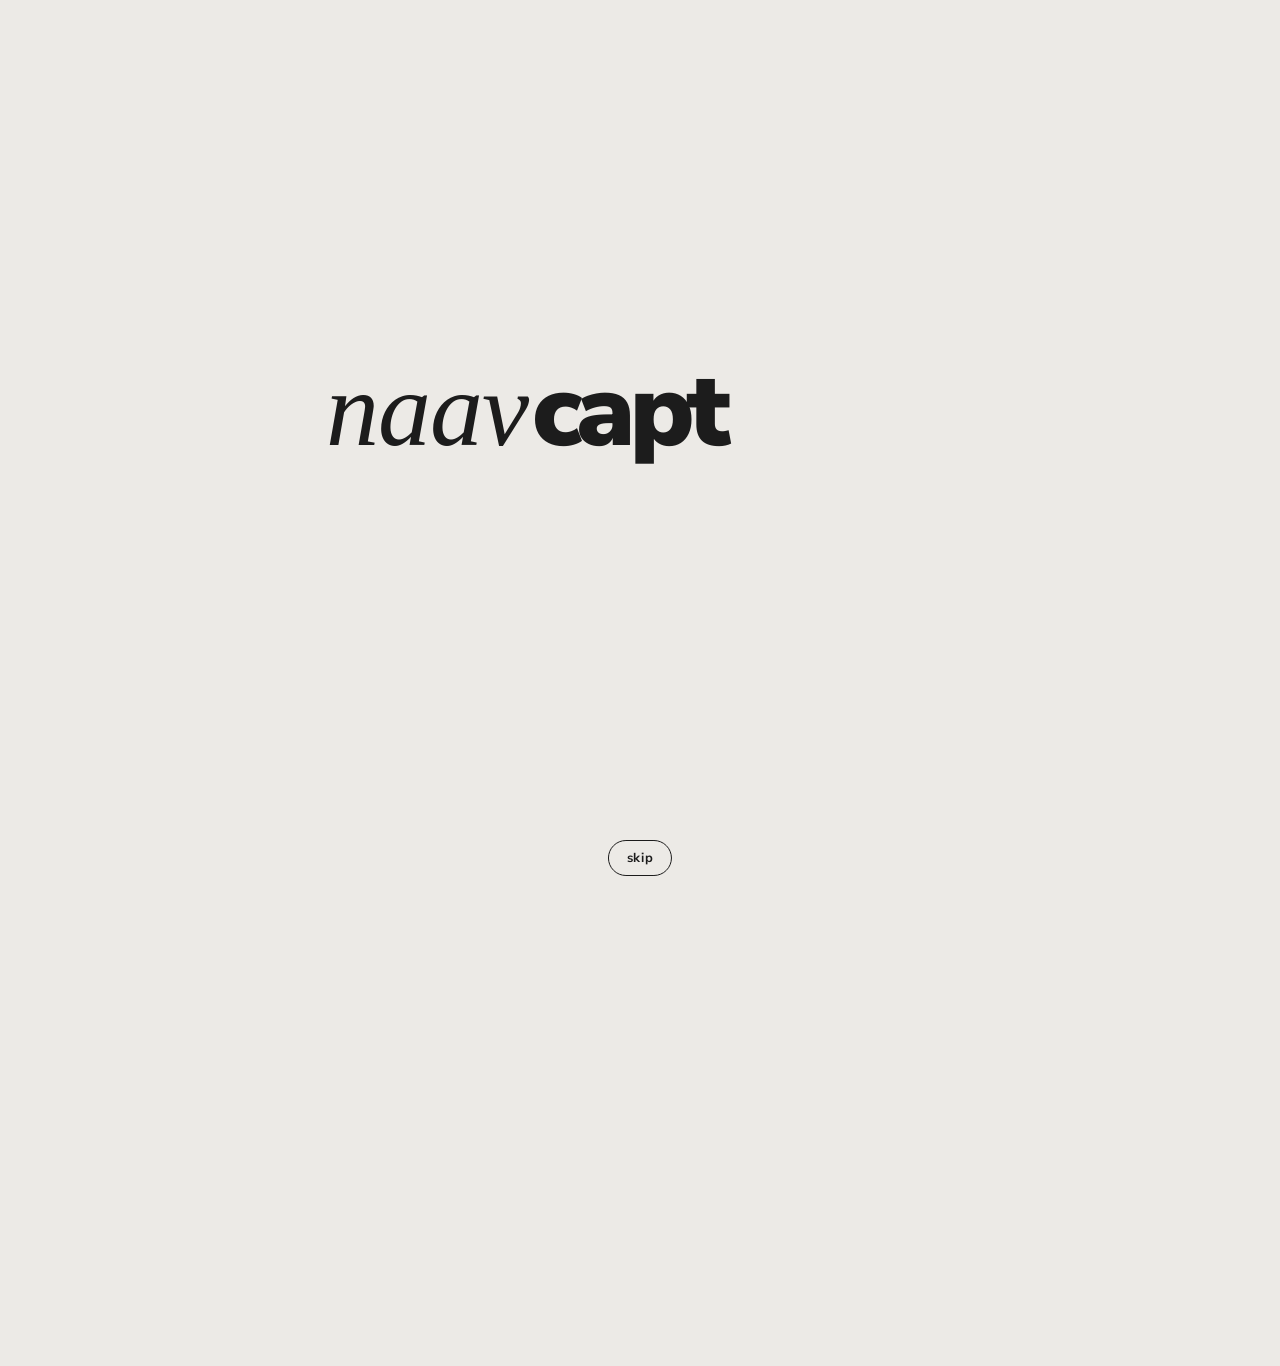
==== index.html @ 7571aa22 "Build naavcaptured.com v1 link page and brand kit - Link page with logo intro (coded animation, opti" ====
<!doctype html>
<html lang="en-GB">
<head>
<meta charset="utf-8">
<meta name="viewport" content="width=device-width, initial-scale=1, viewport-fit=cover">
<title>naavcaptured — content, socials, video. London</title>
<meta name="claude:viewport-fit-sides" content="cover">
<meta name="description" content="naavcaptured is a London content studio: photo, video and social content for weddings, events and businesses. Est 2025.">
<meta name="theme-color" content="#ECEAE6">
<link rel="canonical" href="https://naavcaptured.com/">
<meta property="og:type" content="website">
<meta property="og:url" content="https://naavcaptured.com/">
<meta property="og:title" content="naavcaptured — content, socials, video. London">
<meta property="og:description" content="Photo, video and social content for weddings, events and businesses. London, est 2025.">
<meta property="og:image" content="https://naavcaptured.com/assets/social/share.jpg">
<meta property="og:image:width" content="1200">
<meta property="og:image:height" content="630">
<meta name="twitter:card" content="summary_large_image">
<link rel="icon" type="image/png" sizes="32x32" href="assets/logo/favicon-32.png">
<link rel="apple-touch-icon" href="assets/logo/apple-touch-icon.png">
<link rel="preconnect" href="https://fonts.googleapis.com">
<link rel="preconnect" href="https://fonts.gstatic.com" crossorigin>
<link rel="stylesheet" href="https://fonts.googleapis.com/css2?family=Nunito+Sans:opsz,wght@6..12,400;6..12,500;6..12,700;6..12,800;6..12,900&family=Tinos:ital@1&display=swap">
<link rel="stylesheet" href="styles.css">
<script>
  /* Decide before first paint whether the intro plays, so the page never flashes. */
  (function () {
    var d = document.documentElement, seen = false;
    try { seen = sessionStorage.getItem('nc-intro-seen') === '1'; } catch (e) {}
    var reduce = window.matchMedia && matchMedia('(prefers-reduced-motion: reduce)').matches;
    if (!seen && !reduce && location.hash !== '#links') d.classList.add('intro');
  })();
</script>
</head>
<body>

<!-- Intro: types "naav" then "captured.", lands on the EST 2025. lockup, then the lockup moves into the header.
     To use the exported video instead, add data-video="assets/video/intro" to this element (see README). -->
<div class="intro-stage" id="intro" aria-hidden="true">
  <div class="intro-lockup" id="introLockup">
    <span class="wm" id="introMark"><span class="naav" data-type="naav"></span><span class="captured" data-type="captured."></span></span>
    <span class="est" id="introEst">EST 2025.</span>
  </div>
  <button class="skip" id="skip" type="button" tabindex="-1">skip</button>
</div>

<div class="page">
  <header class="masthead">
    <h1 class="brand" id="brand"><span class="wm"><span class="naav">naav</span><span class="captured">captured.</span></span></h1>
    <p class="tagline reveal" id="tagline" style="--i:1">content, socials, video. for weddings, events and businesses.</p>
    <p class="where reveal" id="where" style="--i:2">london, est 2025.</p>
  </header>

  <main>
    <nav class="links" aria-label="Links" id="links">
      <!-- Filled from links.json. This fallback shows if it can't load. -->
      <a class="pill pill-primary reveal" style="--i:3" href="https://www.instagram.com/naavcaptured/" rel="noopener" target="_blank"><span>Instagram @naavcaptured</span></a>
    </nav>

    <section class="work reveal" style="--i:10" aria-labelledby="workTitle">
      <div class="work-head">
        <h2 id="workTitle">recent <em>work.</em></h2>
        <a class="work-more" href="https://www.instagram.com/naavcaptured/" rel="noopener" target="_blank">@naavcaptured</a>
      </div>
      <ul class="tiles" id="tiles"></ul>
    </section>
  </main>

  <footer class="foot reveal" style="--i:11">
    <span class="wm wm-sm"><span class="naav">naav</span><span class="captured">captured.</span></span>
    <p class="mail" id="mail" hidden>hello@naavcaptured.com</p>
    <p class="legal">© 2026 naavcaptured · <a href="privacy.html">privacy</a></p>
  </footer>
</div>

<script src="app.js" defer></script>
<!-- Cloudflare Web Analytics (no cookies). Paste your token from the Cloudflare dashboard, then remove the comment markers.
<script defer src="https://static.cloudflareinsights.com/beacon.min.js" data-cf-beacon='{"token": "YOUR_TOKEN"}'></script>
-->
</body>
</html>
---- styles.css ----
/* naavcaptured.com v1 — link page
   Layout: one centred column (max 480px) on the bone page; the intro lockup lands in the masthead.
   Values come from the naavcaptured brand kit. The page is deliberately single-theme (bone) so it
   matches the intro video's own background with no visible edge. */

:root {
  --page: #ECEAE6;      /* measured from the intro video; brand bone is #EFEEEA */
  --bone: #EFEEEA;
  --surface: #FFFFFF;
  --ink: #1C1C1C;
  --on-ink: #EFEEEA;
  --stone: #D9D6CF;
  --ash: #6B6862;       /* 4.6:1 on --page */

  --font-sans: "Nunito Sans", system-ui, -apple-system, "Segoe UI", sans-serif;
  --font-serif: "Times New Roman", "Times New Roman MT", Tinos, Times, serif;

  --space-1: 4px; --space-2: 8px; --space-3: 16px; --space-4: 24px; --space-5: 48px; --space-6: 96px;
  --radius-media: 4px; --radius-card: 12px; --radius-pill: 999px;
  --ease: cubic-bezier(.7, 0, .2, 1);
  --ease-out: cubic-bezier(.2, .7, .2, 1);

  color-scheme: light;
}

* { box-sizing: border-box; }
html { background: var(--page); -webkit-text-size-adjust: 100%; }
body {
  margin: 0;
  background: var(--page);
  color: var(--ink);
  font-family: var(--font-sans);
  font-size: 16px;
  line-height: 24px;
  -webkit-font-smoothing: antialiased;
}
a { color: inherit; }
:focus-visible { outline: 2px solid var(--ink); outline-offset: 3px; }

/* ---------- wordmark (typeset: Times New Roman italic + Nunito Sans Black, one baseline) ---------- */
.wm { display: inline-flex; align-items: baseline; gap: .04em; line-height: 1; white-space: nowrap; color: var(--ink); }
.wm .naav { font-family: var(--font-serif); font-style: italic; font-weight: 400; letter-spacing: -.01em; font-size: 1.02em; }
.wm .captured { font-family: var(--font-sans); font-weight: 900; letter-spacing: -.055em; }

/* ---------- page ---------- */
.page {
  max-width: calc(480px + 2 * var(--space-4));
  margin: 0 auto;
  padding-block: var(--space-5) var(--space-4);
  padding-left: max(var(--space-4), env(safe-area-inset-left, 0px));
  padding-right: max(var(--space-4), env(safe-area-inset-right, 0px));
  display: flex;
  flex-direction: column;
  gap: var(--space-5);
  min-height: 100svh;
}

.masthead { display: flex; flex-direction: column; align-items: center; text-align: center; gap: var(--space-2); }
.brand { margin: 0 0 var(--space-2); font-size: clamp(38px, 11vw, 48px); font-weight: inherit; }
.tagline { margin: 0; font-size: 16px; line-height: 22px; font-weight: 500; max-width: 30ch; text-wrap: balance; }
.where { margin: 0; font-size: 12px; line-height: 16px; font-weight: 700; letter-spacing: .1em; text-transform: uppercase; color: var(--ash); }

main { display: flex; flex-direction: column; gap: var(--space-5); }

/* ---------- link pills ---------- */
.links { display: flex; flex-direction: column; gap: 12px; }
.pill {
  display: flex; align-items: center; justify-content: space-between; gap: var(--space-3);
  min-height: 56px;
  padding: 0 var(--space-4);
  border: 1.5px solid var(--ink);
  border-radius: var(--radius-pill);
  color: var(--ink);
  text-decoration: none;
  font-size: 16px; font-weight: 700; letter-spacing: -.01em;
  transition: background-color .2s var(--ease-out), color .2s var(--ease-out);
  -webkit-tap-highlight-color: transparent;
}
.pill svg { width: 18px; height: 18px; flex: none; stroke: currentColor; fill: none; stroke-width: 1.5; stroke-linecap: round; stroke-linejoin: round; transition: transform .25s var(--ease-out); }
.pill:hover svg, .pill:focus-visible svg { transform: translate(2px, -2px); }
.pill:hover { background: var(--ink); color: var(--on-ink); }
.pill-primary { background: var(--ink); color: var(--on-ink); min-height: 60px; font-size: 17px; margin-bottom: var(--space-2); }
.pill-primary:hover { background: #000; }

/* ---------- recent work ---------- */
.work { display: flex; flex-direction: column; gap: var(--space-3); }
.work-head { display: flex; align-items: baseline; justify-content: space-between; gap: var(--space-3); }
.work h2 { margin: 0; font-size: 24px; line-height: 28px; font-weight: 800; letter-spacing: -.03em; }
.work h2 em { font-family: var(--font-serif); font-weight: 400; font-size: 1.1em; letter-spacing: -.01em; }
.work-more { font-size: 14px; font-weight: 700; color: var(--ash); text-decoration: none; }
.work-more:hover { color: var(--ink); text-decoration: underline; text-underline-offset: 4px; }

.tiles { list-style: none; margin: 0; padding: 0; display: grid; grid-template-columns: repeat(3, minmax(0, 1fr)); gap: 8px; }
.tile a {
  position: relative; display: block; aspect-ratio: 4 / 5; max-width: 100%;
  border-radius: var(--radius-media); overflow: hidden; text-decoration: none;
  background: var(--bone); color: var(--ink);
}
.tile img { width: 100%; height: 100%; object-fit: cover; object-position: 0 0; display: block; transition: transform .5s var(--ease-out); }
.tile a:hover img { transform: scale(1.03); }
.tile .card {
  position: absolute; inset: 0; padding: 10px;
  display: flex; flex-direction: column; justify-content: space-between;
  font-weight: 900; font-size: clamp(13px, 3.6vw, 17px); line-height: 1; letter-spacing: -.045em;
  text-wrap: balance;
}
.tile:nth-child(3n+2) a { background: var(--ink); color: var(--on-ink); }
.tile .card .mini { align-self: flex-end; font-size: 9px; letter-spacing: -.02em; display: inline-flex; gap: 1px; align-items: baseline; }
.tile .card .mini i { font-family: var(--font-serif); font-weight: 400; font-size: 1.05em; letter-spacing: 0; }
.tile .tag {
  position: absolute; left: 6px; bottom: 6px;
  font-size: 9px; line-height: 14px; font-weight: 800; letter-spacing: .08em;
  padding: 1px 7px; border-radius: var(--radius-pill);
  background: var(--ink); color: var(--on-ink);
}
.tile:nth-child(3n+2) .tag { background: var(--on-ink); color: var(--ink); }
.tile .card + .tag { display: none; }

/* ---------- footer ---------- */
.foot { margin-top: auto; display: flex; flex-direction: column; align-items: center; gap: var(--space-2); padding-top: var(--space-4); border-top: 1px solid var(--stone); }
.wm-sm { font-size: 20px; }
.mail { margin: 0; font-size: 14px; font-weight: 500; user-select: all; }
.legal { margin: 0; font-size: 13px; color: var(--ash); }
.legal a { text-underline-offset: 3px; }

/* ---------- intro ---------- */
.intro-stage { display: none; }
.intro .intro-stage {
  position: fixed; inset: 0; z-index: 20;
  display: grid; place-items: center;
  background: var(--page);
  padding: env(safe-area-inset-top, 0px) env(safe-area-inset-right, 0px) env(safe-area-inset-bottom, 0px) env(safe-area-inset-left, 0px);
}
.intro-stage.clear { background: transparent; pointer-events: none; }
.intro-lockup { display: flex; flex-direction: column; align-items: center; gap: .55em; font-size: clamp(42px, 12.5vw, 104px); }
.intro-lockup .wm { transform-origin: 50% 50%; will-change: transform; }
.intro-lockup .est { font-size: .2em; font-weight: 700; letter-spacing: .08em; opacity: 0; transform: translateY(6px); transition: opacity .6s var(--ease-out), transform .6s var(--ease-out); }
.intro-lockup .est.on { opacity: 1; transform: none; }
.intro-lockup .ch { opacity: 0; }
.intro-lockup .ch.on { opacity: 1; }
.intro video { width: 100%; height: 100%; object-fit: contain; }

.skip {
  position: absolute; left: 50%; transform: translateX(-50%);
  bottom: calc(var(--space-4) + env(safe-area-inset-bottom, 0px));
  font: inherit; font-size: 13px; font-weight: 700; letter-spacing: .04em;
  height: 36px; padding: 0 18px; border-radius: var(--radius-pill);
  border: 1.5px solid var(--ink); background: transparent; color: var(--ink); cursor: pointer;
  opacity: 0; transition: opacity .4s var(--ease-out);
}
.skip.on { opacity: 1; }
.skip:hover { background: var(--ink); color: var(--on-ink); }

/* While the intro plays, the page waits underneath; the header wordmark is where the lockup lands. */
.intro .brand { visibility: hidden; }
.intro .reveal { opacity: 0; transform: translateY(10px); }
.intro.revealed .reveal {
  opacity: 1; transform: none;
  transition: opacity .6s var(--ease-out), transform .6s var(--ease-out);
  transition-delay: calc(var(--i, 0) * 55ms);
}
.intro.landed .brand { visibility: visible; }

@media (prefers-reduced-motion: reduce) {
  *, *::before, *::after { transition: none !important; animation: none !important; }
}

@media (min-width: 720px) {
  .page { padding-block: var(--space-6) var(--space-4); }
  .brand { font-size: 56px; }
}
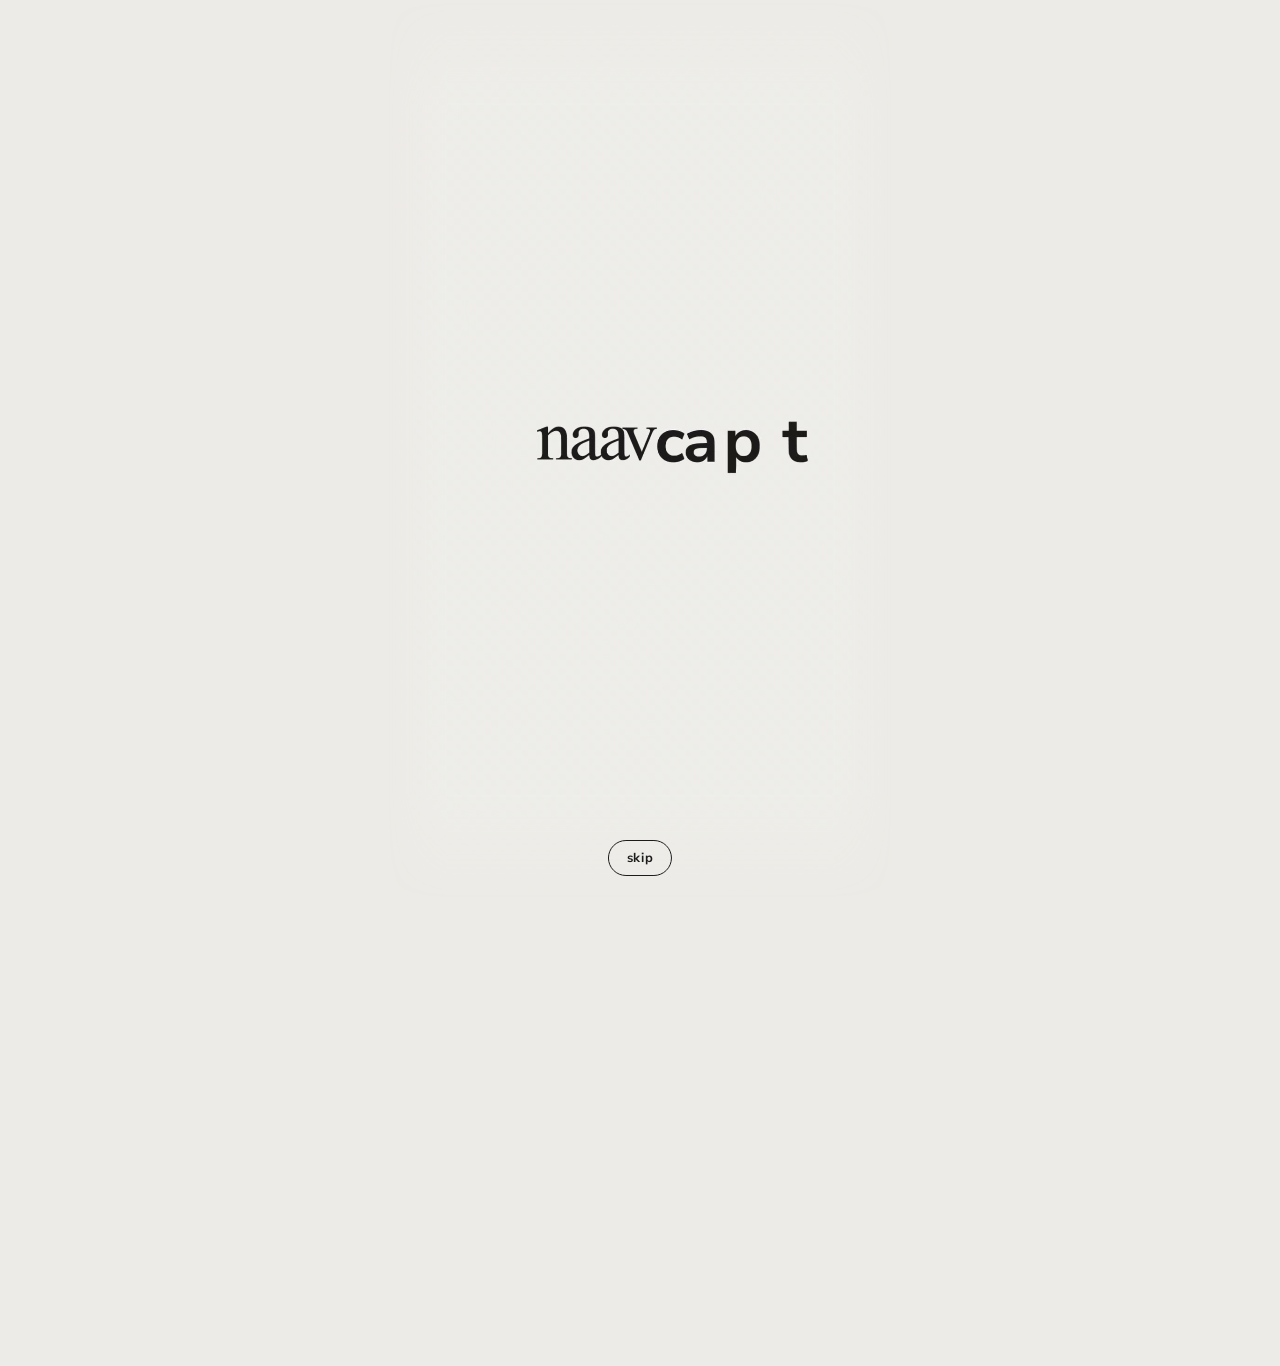
==== commit 83cf0595: "Use the real logo animation, add live Instagram feed, remove brand page - Intro plays the exported a" ====
--- a/index.html
+++ b/index.html
@@ -6,7 +6,7 @@
 <title>naavcaptured — content, socials, video. London</title>
 <meta name="claude:viewport-fit-sides" content="cover">
 <meta name="description" content="naavcaptured is a London content studio: photo, video and social content for weddings, events and businesses. Est 2025.">
-<meta name="theme-color" content="#ECEAE6">
+<meta name="theme-color" content="#EDEBE7">
 <link rel="canonical" href="https://naavcaptured.com/">
 <meta property="og:type" content="website">
 <meta property="og:url" content="https://naavcaptured.com/">
@@ -22,6 +22,7 @@
 <link rel="preconnect" href="https://fonts.gstatic.com" crossorigin>
 <link rel="stylesheet" href="https://fonts.googleapis.com/css2?family=Nunito+Sans:opsz,wght@6..12,400;6..12,500;6..12,700;6..12,800;6..12,900&family=Tinos:ital@1&display=swap">
 <link rel="stylesheet" href="styles.css">
+<link rel="preload" href="assets/video/intro-portrait.mp4" as="video" type="video/mp4">
 <script>
   /* Decide before first paint whether the intro plays, so the page never flashes. */
   (function () {
@@ -34,9 +35,9 @@
 </head>
 <body>
 
-<!-- Intro: types "naav" then "captured.", lands on the EST 2025. lockup, then the lockup moves into the header.
-     To use the exported video instead, add data-video="assets/video/intro" to this element (see README). -->
-<div class="intro-stage" id="intro" aria-hidden="true">
+<!-- Intro: plays the logo animation (assets/video/intro-*), then the lockup moves into the header.
+     Remove data-video to use the coded version instead; it is also the fallback if the video can't play. -->
+<div class="intro-stage" id="intro" aria-hidden="true" data-video="assets/video/intro">
   <div class="intro-lockup" id="introLockup">
     <span class="wm" id="introMark"><span class="naav" data-type="naav"></span><span class="captured" data-type="captured."></span></span>
     <span class="est" id="introEst">EST 2025.</span>
@@ -62,7 +63,7 @@
         <h2 id="workTitle">recent <em>work.</em></h2>
         <a class="work-more" href="https://www.instagram.com/naavcaptured/" rel="noopener" target="_blank">@naavcaptured</a>
       </div>
-      <ul class="tiles" id="tiles"></ul>
+      <ul class="tiles" id="tiles" aria-busy="true"><li class="tile skel"></li><li class="tile skel"></li><li class="tile skel"></li><li class="tile skel"></li><li class="tile skel"></li><li class="tile skel"></li></ul>
     </section>
   </main>
 
--- a/styles.css
+++ b/styles.css
@@ -4,7 +4,7 @@
    matches the intro video's own background with no visible edge. */
 
 :root {
-  --page: #ECEAE6;      /* measured from the intro video; brand bone is #EFEEEA */
+  --page: #EDEBE7;      /* the intro video as browsers decode it (BT.709); brand bone is #EFEEEA */
   --bone: #EFEEEA;
   --surface: #FFFFFF;
   --ink: #1C1C1C;
@@ -115,6 +115,7 @@
 }
 .tile:nth-child(3n+2) .tag { background: var(--on-ink); color: var(--ink); }
 .tile .card + .tag { display: none; }
+.tile.skel { aspect-ratio: 4 / 5; max-width: 100%; border-radius: var(--radius-media); background: var(--bone); }
 
 /* ---------- footer ---------- */
 .foot { margin-top: auto; display: flex; flex-direction: column; align-items: center; gap: var(--space-2); padding-top: var(--space-4); border-top: 1px solid var(--stone); }
@@ -138,7 +139,18 @@
 .intro-lockup .est.on { opacity: 1; transform: none; }
 .intro-lockup .ch { opacity: 0; }
 .intro-lockup .ch.on { opacity: 1; }
-.intro video { width: 100%; height: 100%; object-fit: contain; }
+/* The video is sized to its own 9:16 frame and its edges fade into the page, so no seam shows
+   whatever colour a browser decodes the background as. */
+.intro video {
+  position: absolute; left: 50%; top: 50%;
+  width: min(100vw, 100dvh * 9 / 16); height: min(100dvh, 100vw * 16 / 9);
+  margin-left: calc(min(100vw, 100dvh * 9 / 16) / -2); margin-top: calc(min(100dvh, 100vw * 16 / 9) / -2);
+  object-fit: cover;
+  -webkit-mask-image: linear-gradient(to right, transparent, #000 12%, #000 88%, transparent), linear-gradient(to bottom, transparent, #000 12%, #000 88%, transparent);
+  -webkit-mask-composite: source-in;
+  mask-image: linear-gradient(to right, transparent, #000 12%, #000 88%, transparent), linear-gradient(to bottom, transparent, #000 12%, #000 88%, transparent);
+  mask-composite: intersect;
+}
 
 .skip {
   position: absolute; left: 50%; transform: translateX(-50%);
@@ -152,14 +164,15 @@
 .skip:hover { background: var(--ink); color: var(--on-ink); }
 
 /* While the intro plays, the page waits underneath; the header wordmark is where the lockup lands. */
-.intro .brand { visibility: hidden; }
+.intro .brand { visibility: hidden; opacity: 0; }
+.intro.video .brand { transition: opacity .4s var(--ease-out); }
 .intro .reveal { opacity: 0; transform: translateY(10px); }
 .intro.revealed .reveal {
   opacity: 1; transform: none;
   transition: opacity .6s var(--ease-out), transform .6s var(--ease-out);
   transition-delay: calc(var(--i, 0) * 55ms);
 }
-.intro.landed .brand { visibility: visible; }
+.intro.landed .brand { visibility: visible; opacity: 1; }
 
 @media (prefers-reduced-motion: reduce) {
   *, *::before, *::after { transition: none !important; animation: none !important; }
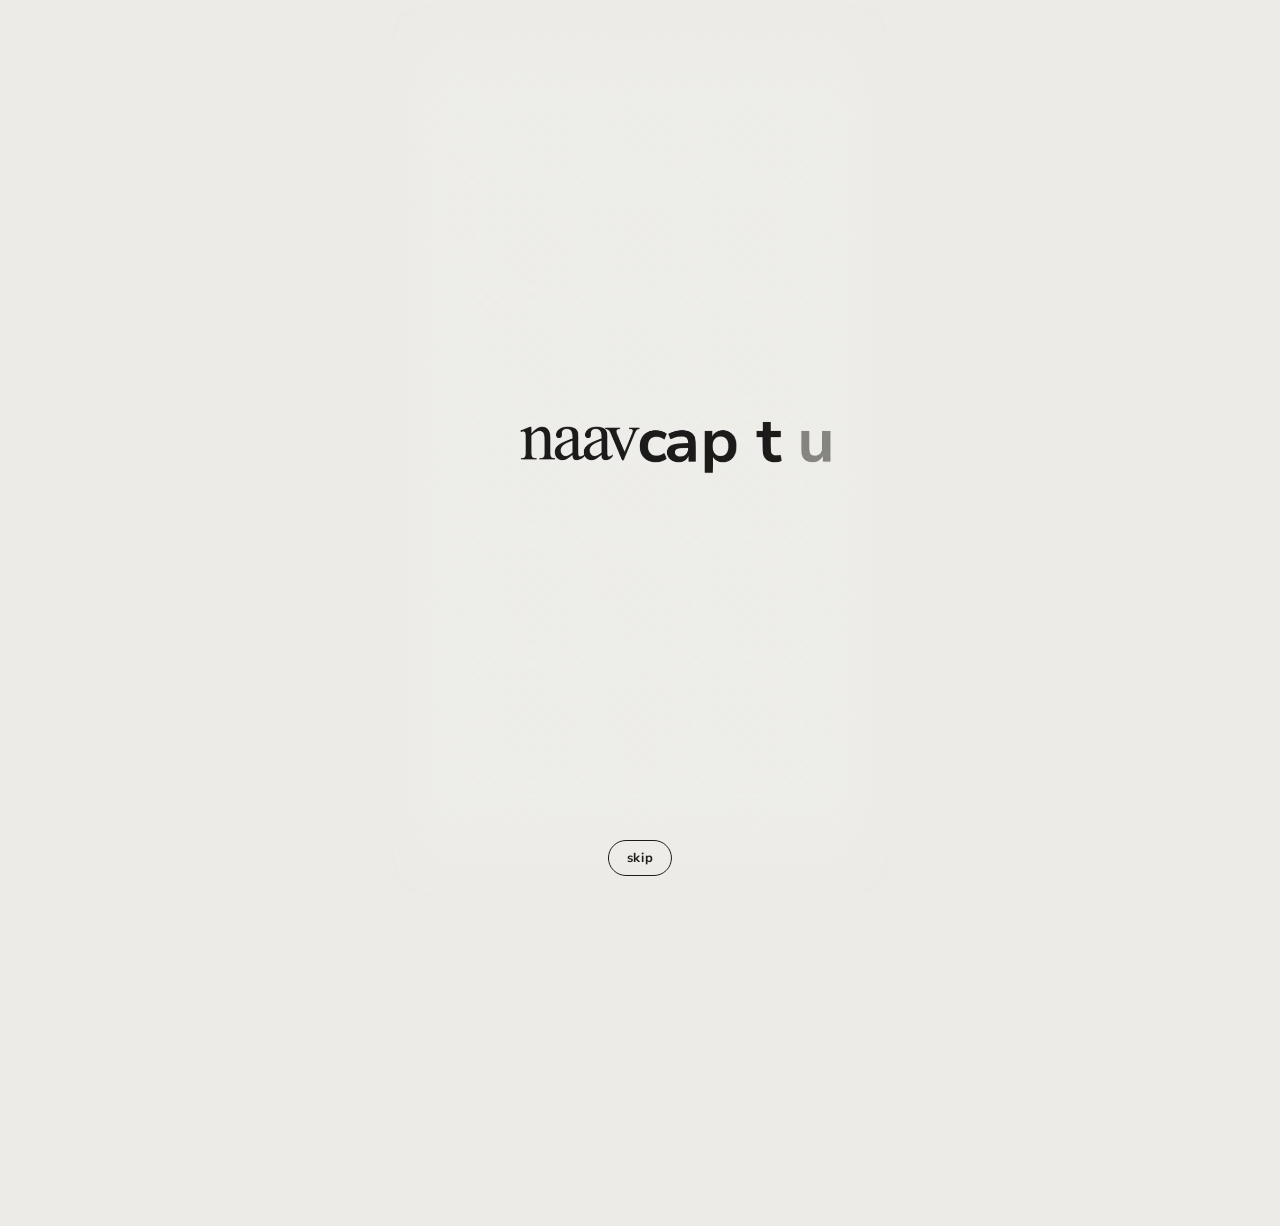
==== commit 15b49ab2: "Add websites page with Formspree enquiry form - /websites: hero, intro, recent work cards, packages," ====
--- a/index.html
+++ b/index.html
@@ -49,6 +49,7 @@
   <header class="masthead">
     <h1 class="brand" id="brand"><span class="wm"><span class="naav">naav</span><span class="captured">captured.</span></span></h1>
     <p class="tagline reveal" id="tagline" style="--i:1">content, socials, video. for weddings, events and businesses.</p>
+    <p class="also reveal" style="--i:2"><a href="websites/">content, socials, video. and websites.</a></p>
     <p class="where reveal" id="where" style="--i:2">london, est 2025.</p>
   </header>
 
@@ -70,7 +71,7 @@
   <footer class="foot reveal" style="--i:11">
     <span class="wm wm-sm"><span class="naav">naav</span><span class="captured">captured.</span></span>
     <p class="mail" id="mail" hidden>hello@naavcaptured.com</p>
-    <p class="legal">© 2026 naavcaptured · <a href="privacy.html">privacy</a></p>
+    <p class="legal">© 2026 naavcaptured · <a href="websites/">websites</a> · <a href="privacy.html">privacy</a></p>
   </footer>
 </div>
 
--- a/styles.css
+++ b/styles.css
@@ -24,6 +24,7 @@
 }
 
 * { box-sizing: border-box; }
+[hidden] { display: none !important; }
 html { background: var(--page); -webkit-text-size-adjust: 100%; }
 body {
   margin: 0;
@@ -58,6 +59,9 @@
 .masthead { display: flex; flex-direction: column; align-items: center; text-align: center; gap: var(--space-2); }
 .brand { margin: 0 0 var(--space-2); font-size: clamp(38px, 11vw, 48px); font-weight: inherit; }
 .tagline { margin: 0; font-size: 16px; line-height: 22px; font-weight: 500; max-width: 30ch; text-wrap: balance; }
+.also { margin: 0; font-size: 14px; line-height: 20px; font-weight: 700; }
+.also a { text-decoration: underline; text-decoration-thickness: 1.5px; text-underline-offset: 4px; }
+.also a:hover { text-decoration-thickness: 2.5px; }
 .where { margin: 0; font-size: 12px; line-height: 16px; font-weight: 700; letter-spacing: .1em; text-transform: uppercase; color: var(--ash); }
 
 main { display: flex; flex-direction: column; gap: var(--space-5); }
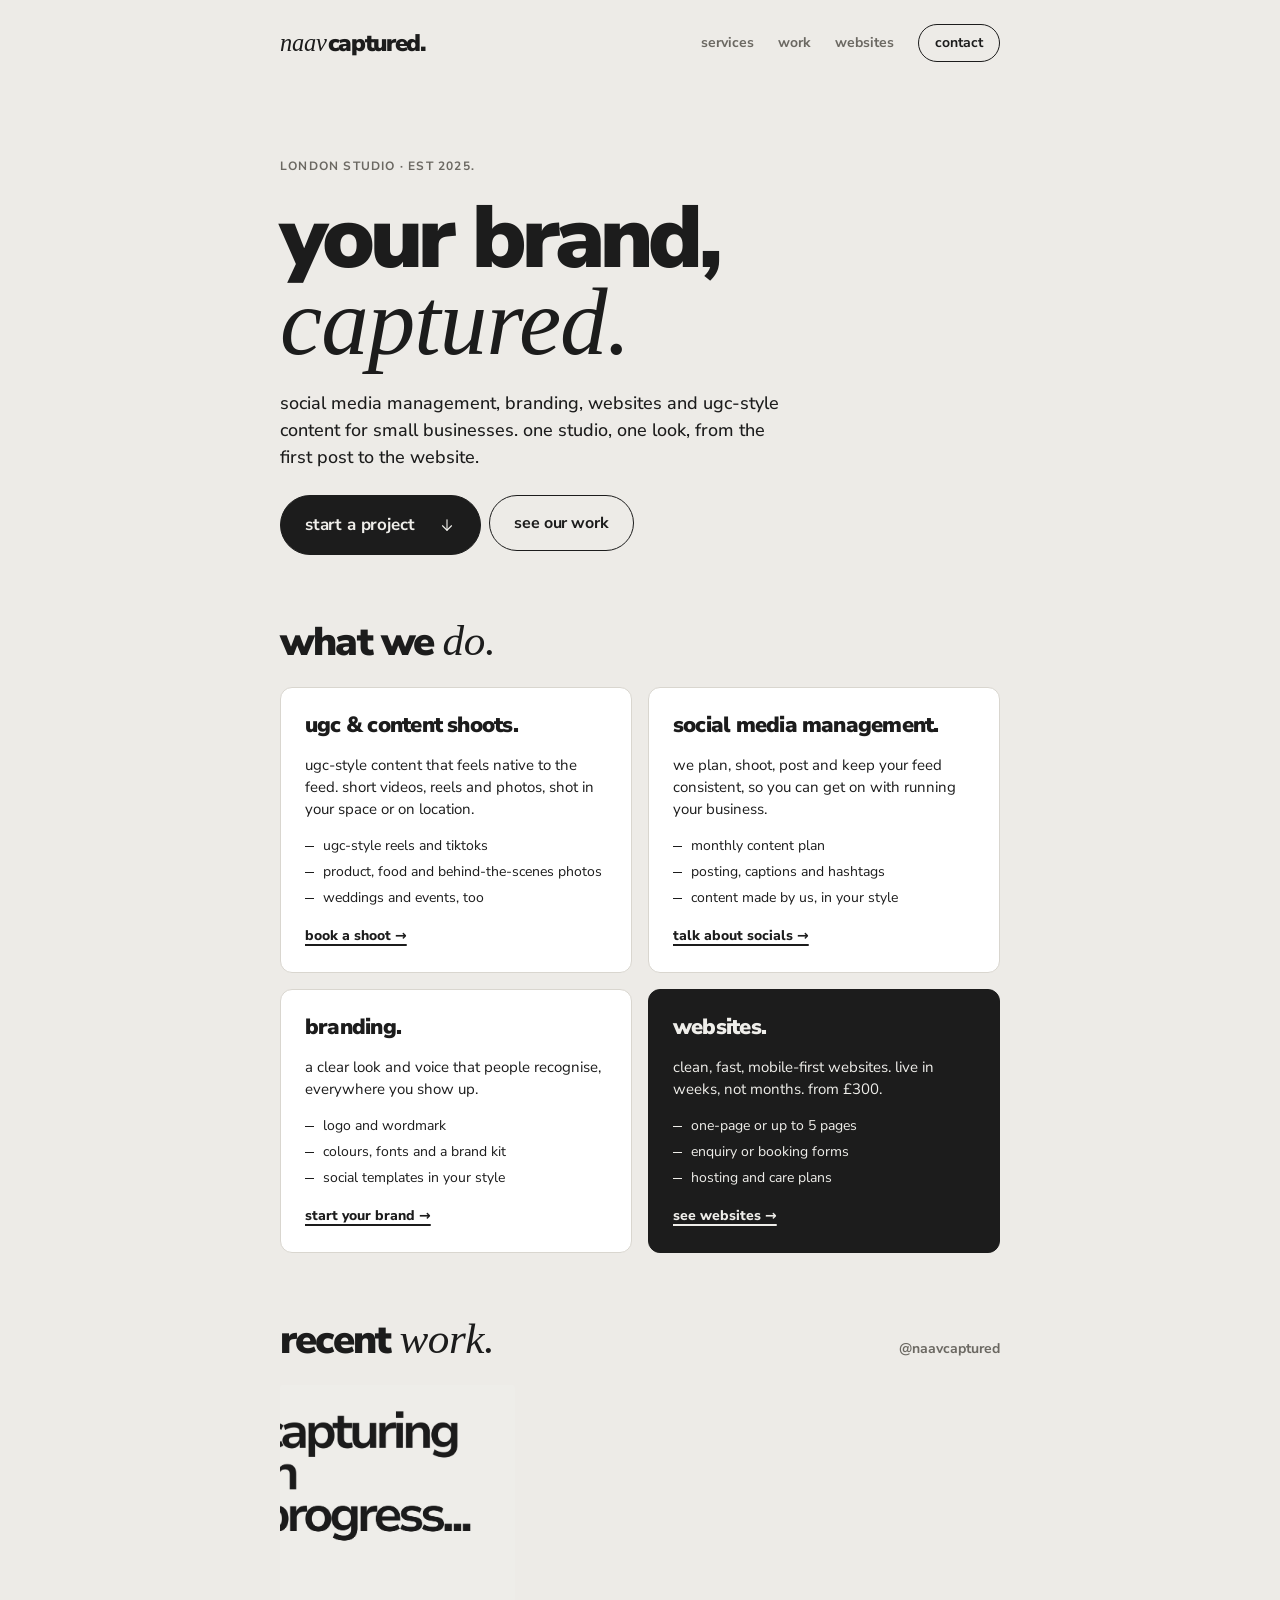
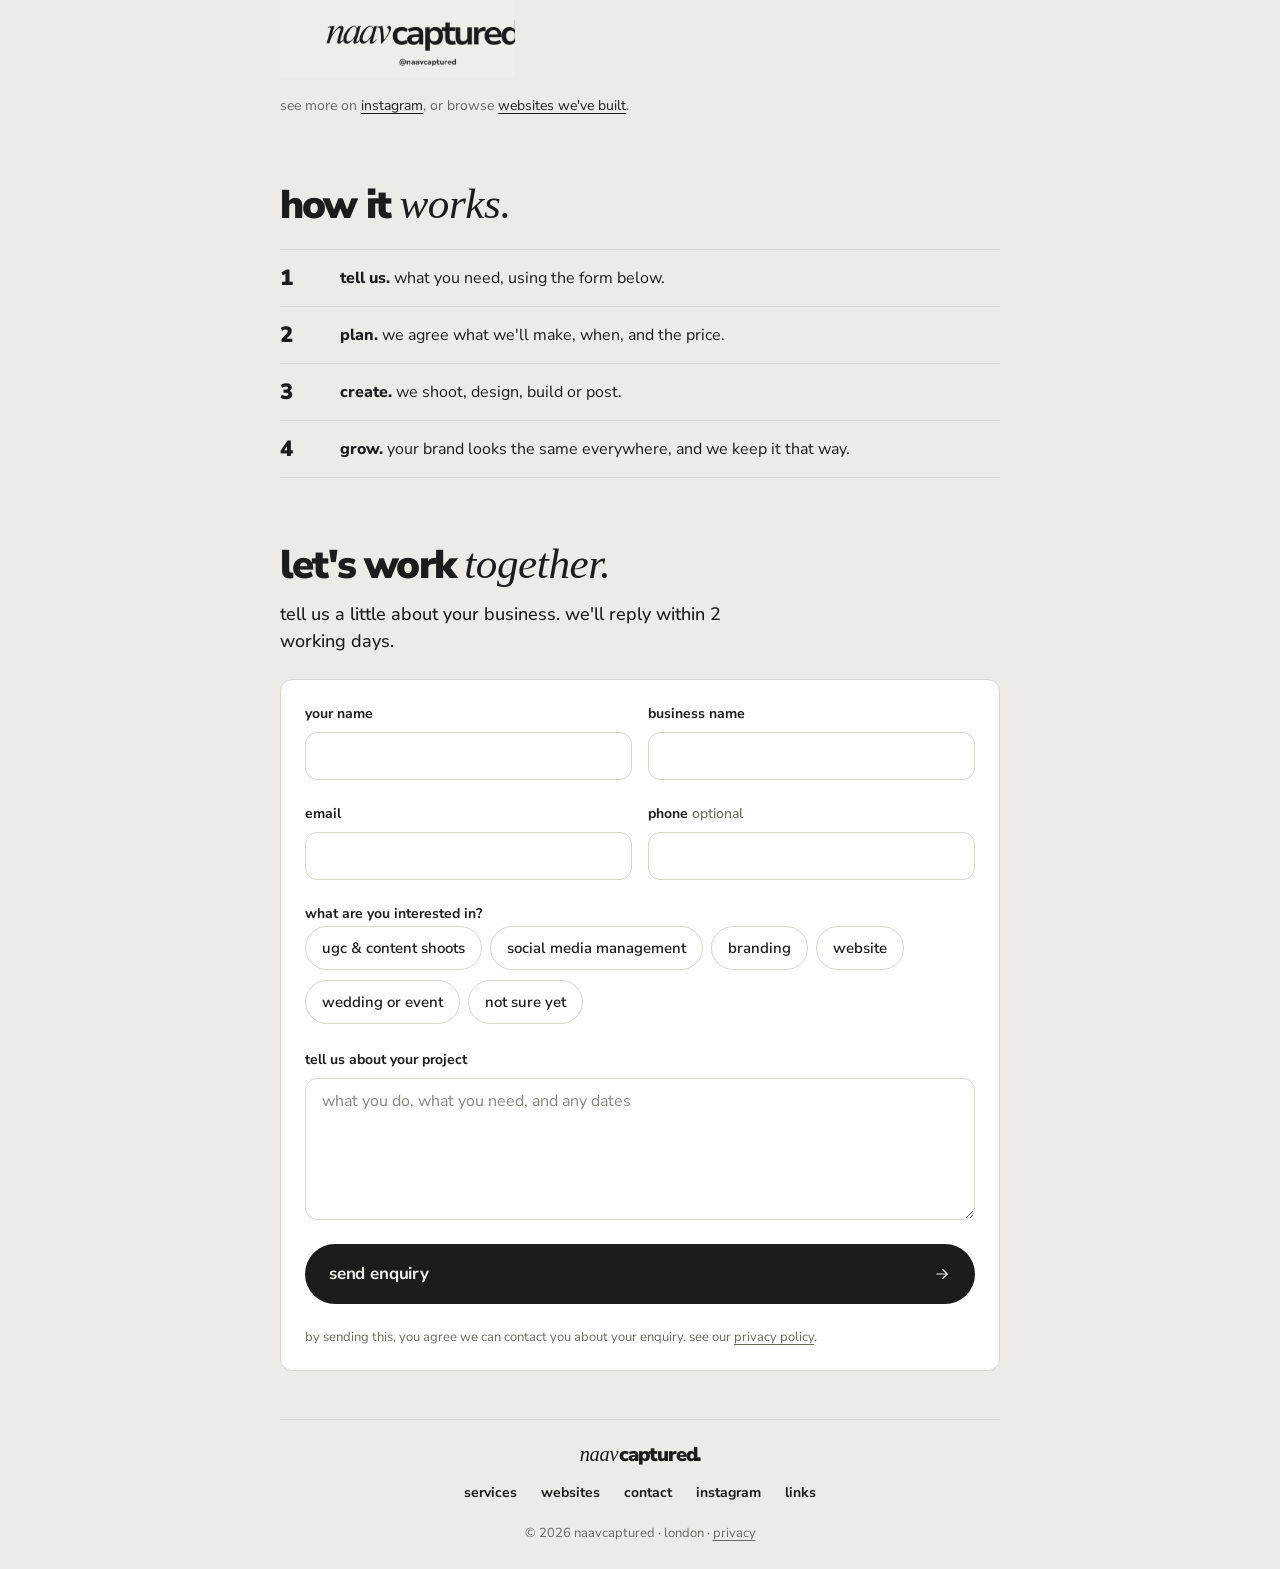
==== commit b44c674d: "Split into studio website and Instagram link page - / is now the studio home: services (UGC & conten" ====
--- a/index.html
+++ b/index.html
@@ -3,81 +3,170 @@
 <head>
 <meta charset="utf-8">
 <meta name="viewport" content="width=device-width, initial-scale=1, viewport-fit=cover">
-<title>naavcaptured — content, socials, video. London</title>
+<title>naavcaptured — social media, branding, websites and ugc content. London</title>
 <meta name="claude:viewport-fit-sides" content="cover">
-<meta name="description" content="naavcaptured is a London content studio: photo, video and social content for weddings, events and businesses. Est 2025.">
+<meta name="description" content="naavcaptured is a London studio for small businesses: UGC and UGC-style content shoots, social media management, branding and website building.">
 <meta name="theme-color" content="#EDEBE7">
 <link rel="canonical" href="https://naavcaptured.com/">
 <meta property="og:type" content="website">
 <meta property="og:url" content="https://naavcaptured.com/">
-<meta property="og:title" content="naavcaptured — content, socials, video. London">
-<meta property="og:description" content="Photo, video and social content for weddings, events and businesses. London, est 2025.">
+<meta property="og:title" content="naavcaptured — social media, branding, websites and ugc content">
+<meta property="og:description" content="A London studio for small businesses. UGC-style content shoots, social media management, branding and websites. Est 2025.">
 <meta property="og:image" content="https://naavcaptured.com/assets/social/share.jpg">
 <meta property="og:image:width" content="1200">
 <meta property="og:image:height" content="630">
 <meta name="twitter:card" content="summary_large_image">
-<link rel="icon" type="image/png" sizes="32x32" href="assets/logo/favicon-32.png">
-<link rel="apple-touch-icon" href="assets/logo/apple-touch-icon.png">
+<link rel="icon" type="image/png" sizes="32x32" href="/assets/logo/favicon-32.png">
+<link rel="apple-touch-icon" href="/assets/logo/apple-touch-icon.png">
 <link rel="preconnect" href="https://fonts.googleapis.com">
 <link rel="preconnect" href="https://fonts.gstatic.com" crossorigin>
 <link rel="stylesheet" href="https://fonts.googleapis.com/css2?family=Nunito+Sans:opsz,wght@6..12,400;6..12,500;6..12,700;6..12,800;6..12,900&family=Tinos:ital@1&display=swap">
-<link rel="stylesheet" href="styles.css">
-<link rel="preload" href="assets/video/intro-portrait.mp4" as="video" type="video/mp4">
-<script>
-  /* Decide before first paint whether the intro plays, so the page never flashes. */
-  (function () {
-    var d = document.documentElement, seen = false;
-    try { seen = sessionStorage.getItem('nc-intro-seen') === '1'; } catch (e) {}
-    var reduce = window.matchMedia && matchMedia('(prefers-reduced-motion: reduce)').matches;
-    if (!seen && !reduce && location.hash !== '#links') d.classList.add('intro');
-  })();
-</script>
+<link rel="stylesheet" href="/styles.css">
+<link rel="stylesheet" href="/site.css">
 </head>
 <body>
-
-<!-- Intro: plays the logo animation (assets/video/intro-*), then the lockup moves into the header.
-     Remove data-video to use the coded version instead; it is also the fallback if the video can't play. -->
-<div class="intro-stage" id="intro" aria-hidden="true" data-video="assets/video/intro">
-  <div class="intro-lockup" id="introLockup">
-    <span class="wm" id="introMark"><span class="naav" data-type="naav"></span><span class="captured" data-type="captured."></span></span>
-    <span class="est" id="introEst">EST 2025.</span>
-  </div>
-  <button class="skip" id="skip" type="button" tabindex="-1">skip</button>
-</div>
-
-<div class="page">
-  <header class="masthead">
-    <h1 class="brand" id="brand"><span class="wm"><span class="naav">naav</span><span class="captured">captured.</span></span></h1>
-    <p class="tagline reveal" id="tagline" style="--i:1">content, socials, video. for weddings, events and businesses.</p>
-    <p class="also reveal" style="--i:2"><a href="websites/">content, socials, video. and websites.</a></p>
-    <p class="where reveal" id="where" style="--i:2">london, est 2025.</p>
+<div class="page wide">
+  <header class="topbar">
+    <a class="home" href="/" aria-label="naavcaptured home"><span class="wm"><span class="naav">naav</span><span class="captured">captured.</span></span></a>
+    <nav class="nav" aria-label="Main">
+      <a href="#services">services</a>
+      <a href="#work">work</a>
+      <a href="/websites/">websites</a>
+      <a class="topbar-cta" href="#contact">contact</a>
+    </nav>
   </header>
 
-  <main>
-    <nav class="links" aria-label="Links" id="links">
-      <!-- Filled from links.json. This fallback shows if it can't load. -->
-      <a class="pill pill-primary reveal" style="--i:3" href="https://www.instagram.com/naavcaptured/" rel="noopener" target="_blank"><span>Instagram @naavcaptured</span></a>
-    </nav>
+  <main class="ws">
+    <!-- Hero -->
+    <section class="hero" aria-labelledby="heroTitle">
+      <p class="eyebrow">london studio · est 2025.</p>
+      <h1 id="heroTitle">your brand, <em>captured.</em></h1>
+      <p class="lede">social media management, branding, websites and ugc-style content for small businesses. one studio, one look, from the first post to the website.</p>
+      <div class="hero-actions">
+        <a class="pill pill-primary hero-btn" href="#contact"><span>start a project</span><svg viewBox="0 0 24 24" aria-hidden="true"><path d="M12 5v14"/><path d="m6 13 6 6 6-6"/></svg></a>
+        <a class="pill hero-btn" href="#work"><span>see our work</span></a>
+      </div>
+    </section>
 
-    <section class="work reveal" style="--i:10" aria-labelledby="workTitle">
-      <div class="work-head">
+    <!-- Services -->
+    <section id="services" aria-labelledby="servicesTitle">
+      <h2 id="servicesTitle">what we <em>do.</em></h2>
+      <div class="services">
+        <article class="service">
+          <h3>ugc &amp; content shoots.</h3>
+          <p>ugc-style content that feels native to the feed. short videos, reels and photos, shot in your space or on location.</p>
+          <ul>
+            <li>ugc-style reels and tiktoks</li>
+            <li>product, food and behind-the-scenes photos</li>
+            <li>weddings and events, too</li>
+          </ul>
+          <a class="service-link" href="#contact" data-service="ugc &amp; content shoots">book a shoot</a>
+        </article>
+        <article class="service">
+          <h3>social media management.</h3>
+          <p>we plan, shoot, post and keep your feed consistent, so you can get on with running your business.</p>
+          <ul>
+            <li>monthly content plan</li>
+            <li>posting, captions and hashtags</li>
+            <li>content made by us, in your style</li>
+          </ul>
+          <a class="service-link" href="#contact" data-service="social media management">talk about socials</a>
+        </article>
+        <article class="service">
+          <h3>branding.</h3>
+          <p>a clear look and voice that people recognise, everywhere you show up.</p>
+          <ul>
+            <li>logo and wordmark</li>
+            <li>colours, fonts and a brand kit</li>
+            <li>social templates in your style</li>
+          </ul>
+          <a class="service-link" href="#contact" data-service="branding">start your brand</a>
+        </article>
+        <article class="service service-ink">
+          <h3>websites.</h3>
+          <p>clean, fast, mobile-first websites. live in weeks, not months. from £300.</p>
+          <ul>
+            <li>one-page or up to 5 pages</li>
+            <li>enquiry or booking forms</li>
+            <li>hosting and care plans</li>
+          </ul>
+          <a class="service-link" href="/websites/">see websites</a>
+        </article>
+      </div>
+    </section>
+
+    <!-- Work: live from Instagram (functions/api/instagram.js) -->
+    <section id="work" aria-labelledby="workTitle">
+      <div class="sec-head">
         <h2 id="workTitle">recent <em>work.</em></h2>
-        <a class="work-more" href="https://www.instagram.com/naavcaptured/" rel="noopener" target="_blank">@naavcaptured</a>
+        <a class="more" href="https://www.instagram.com/naavcaptured/" rel="noopener" target="_blank">@naavcaptured</a>
       </div>
-      <ul class="tiles" id="tiles" aria-busy="true"><li class="tile skel"></li><li class="tile skel"></li><li class="tile skel"></li><li class="tile skel"></li><li class="tile skel"></li><li class="tile skel"></li></ul>
+      <ul class="feed" id="feed" aria-busy="true">
+        <li class="skel"></li><li class="skel"></li><li class="skel"></li><li class="skel"></li><li class="skel"></li><li class="skel"></li>
+      </ul>
+      <p class="feed-note">see more on <a href="https://www.instagram.com/naavcaptured/" rel="noopener" target="_blank">instagram</a>, or browse <a href="/websites/#work">websites we've built</a>.</p>
+    </section>
+
+    <!-- How it works: a real sequence -->
+    <section aria-labelledby="howTitle">
+      <h2 id="howTitle">how it <em>works.</em></h2>
+      <ol class="steps">
+        <li><span><b>tell us.</b> what you need, using the form below.</span></li>
+        <li><span><b>plan.</b> we agree what we'll make, when, and the price.</span></li>
+        <li><span><b>create.</b> we shoot, design, build or post.</span></li>
+        <li><span><b>grow.</b> your brand looks the same everywhere, and we keep it that way.</span></li>
+      </ol>
+    </section>
+
+    <!-- Contact -->
+    <section class="enquire" id="contact" aria-labelledby="contactTitle">
+      <h2 id="contactTitle">let's work <em>together.</em></h2>
+      <p class="lede">tell us a little about your business. we'll reply within 2 working days.</p>
+
+      <!-- Formspree: replace FORM_ID with your form's ID (formspree.io/f/<id>). -->
+      <form class="form" id="contactForm" action="https://formspree.io/f/FORM_ID" method="POST" data-formspree data-thanks="/thanks" novalidate>
+        <input type="hidden" name="_subject" value="new enquiry from naavcaptured.com">
+        <div class="hp" aria-hidden="true"><label for="c-gotcha">leave this empty</label><input type="text" id="c-gotcha" name="_gotcha" tabindex="-1" autocomplete="off"></div>
+
+        <div class="row2">
+          <div class="field"><label for="c-name">your name</label><input class="input" id="c-name" name="name" type="text" autocomplete="name" required data-msg="please add your name."></div>
+          <div class="field"><label for="c-business">business name</label><input class="input" id="c-business" name="business" type="text" autocomplete="organization" required data-msg="please add your business name."></div>
+        </div>
+        <div class="row2">
+          <div class="field"><label for="c-email">email</label><input class="input" id="c-email" name="email" type="email" autocomplete="email" required data-msg="please add your email so we can reply."></div>
+          <div class="field"><label for="c-phone">phone <span class="opt">optional</span></label><input class="input" id="c-phone" name="phone" type="tel" autocomplete="tel"></div>
+        </div>
+
+        <fieldset class="field" data-msg="please pick what you're interested in, or &quot;not sure yet&quot;.">
+          <legend>what are you interested in?</legend>
+          <div class="choices">
+            <label class="choice"><input type="checkbox" name="services" value="ugc & content shoots"><span>ugc &amp; content shoots</span></label>
+            <label class="choice"><input type="checkbox" name="services" value="social media management"><span>social media management</span></label>
+            <label class="choice"><input type="checkbox" name="services" value="branding"><span>branding</span></label>
+            <label class="choice"><input type="checkbox" name="services" value="website"><span>website</span></label>
+            <label class="choice"><input type="checkbox" name="services" value="wedding or event"><span>wedding or event</span></label>
+            <label class="choice"><input type="checkbox" name="services" value="not sure yet" data-none><span>not sure yet</span></label>
+          </div>
+        </fieldset>
+
+        <div class="field"><label for="c-message">tell us about your project</label><textarea class="input" id="c-message" name="message" rows="5" placeholder="what you do, what you need, and any dates" required data-msg="please tell us a little about your project."></textarea></div>
+
+        <p class="form-error" role="alert" hidden></p>
+        <button class="pill pill-primary submit" type="submit"><span>send enquiry</span><svg viewBox="0 0 24 24" aria-hidden="true"><path d="M5 12h14"/><path d="m13 6 6 6-6 6"/></svg></button>
+        <p class="fine">by sending this, you agree we can contact you about your enquiry. see our <a href="/privacy">privacy policy</a>.</p>
+      </form>
     </section>
   </main>
 
-  <footer class="foot reveal" style="--i:11">
+  <footer class="foot site-foot">
     <span class="wm wm-sm"><span class="naav">naav</span><span class="captured">captured.</span></span>
-    <p class="mail" id="mail" hidden>hello@naavcaptured.com</p>
-    <p class="legal">© 2026 naavcaptured · <a href="websites/">websites</a> · <a href="privacy.html">privacy</a></p>
+    <nav class="foot-nav" aria-label="Footer">
+      <a href="#services">services</a><a href="/websites/">websites</a><a href="#contact">contact</a><a href="https://www.instagram.com/naavcaptured/" rel="noopener" target="_blank">instagram</a><a href="/links">links</a>
+    </nav>
+    <p class="legal">© 2026 naavcaptured · london · <a href="/privacy">privacy</a></p>
   </footer>
 </div>
-
-<script src="app.js" defer></script>
-<!-- Cloudflare Web Analytics (no cookies). Paste your token from the Cloudflare dashboard, then remove the comment markers.
-<script defer src="https://static.cloudflareinsights.com/beacon.min.js" data-cf-beacon='{"token": "YOUR_TOKEN"}'></script>
--->
+<script src="/site.js" defer></script>
+<!-- Cloudflare Web Analytics is switched on from the Cloudflare dashboard (Metrics), so nothing is needed here. -->
 </body>
 </html>
--- a/site.css
+++ b/site.css
@@ -0,0 +1,145 @@
+/* naavcaptured.com studio pages (home, /websites, thanks) — builds on styles.css (same tokens,
+   wordmark, pills, footer). The links page (/links) uses styles.css alone.
+   Layout: a wider single column (max 720px, 960px for the home grid sections); one column on phones. */
+
+.page.wide { max-width: calc(720px + 2 * var(--space-4)); padding-block: var(--space-4); gap: var(--space-5); }
+
+.topbar { display: flex; align-items: center; justify-content: space-between; gap: var(--space-3); }
+.topbar .home { text-decoration: none; font-size: 24px; }
+.topbar-cta { font-size: 14px; font-weight: 700; text-decoration: none; border: 1.5px solid var(--ink); border-radius: var(--radius-pill); padding: 6px 16px; }
+.topbar-cta:hover { background: var(--ink); color: var(--on-ink); }
+
+.ws { display: flex; flex-direction: column; gap: calc(var(--space-5) + var(--space-3)); }
+.ws h2 { margin: 0 0 var(--space-4); font-size: clamp(30px, 7vw, 40px); line-height: 1; font-weight: 900; letter-spacing: -.045em; text-wrap: balance; }
+.ws h2 em, .hero h1 em { font-family: var(--font-serif); font-weight: 400; letter-spacing: -.01em; font-size: 1.08em; }
+.ws p { margin: 0; }
+.lede { font-size: 18px; line-height: 27px; font-weight: 500; max-width: 46ch; text-wrap: pretty; }
+
+/* hero */
+.hero { display: flex; flex-direction: column; gap: var(--space-4); padding-top: var(--space-5); }
+.hero h1 { margin: 0; font-size: clamp(48px, 13vw, 88px); line-height: .92; font-weight: 900; letter-spacing: -.055em; text-wrap: balance; }
+.hero-btn { align-self: flex-start; gap: var(--space-4); margin: 0; }
+
+/* intro */
+.intro { display: grid; gap: var(--space-3); border-top: 1px solid var(--ink); padding-top: var(--space-4); }
+.intro .big { font-size: clamp(22px, 4.6vw, 28px); line-height: 1.25; font-weight: 800; letter-spacing: -.03em; max-width: 28ch; text-wrap: balance; }
+.intro p:not(.big) { max-width: 60ch; color: var(--ink); }
+
+/* recent work */
+.sites { list-style: none; margin: 0; padding: 0; display: grid; grid-template-columns: repeat(auto-fit, minmax(min(100%, 300px), 1fr)); gap: var(--space-4) var(--space-3); }
+.site a, .site-card { display: flex; flex-direction: column; gap: 6px; text-decoration: none; color: var(--ink); min-width: 0; }
+.shot { display: block; width: 100%; max-width: 100%; aspect-ratio: 16 / 10; height: auto; object-fit: cover; object-position: top center; border-radius: var(--radius-media); background: var(--bone); border: 1px solid var(--stone); margin-bottom: 6px; }
+.site a:hover .shot { border-color: var(--ink); }
+.shot-ph { display: grid; place-items: center; font-weight: 900; font-size: clamp(22px, 5vw, 30px); letter-spacing: -.05em; padding: var(--space-3); text-align: center; }
+.shot-ph.ink { background: var(--ink); color: var(--on-ink); border-color: var(--ink); }
+.site-name { font-weight: 800; font-size: 17px; letter-spacing: -.02em; }
+.site-line { font-size: 14px; line-height: 20px; color: var(--ash); }
+
+/* packages */
+.pkgs { display: grid; grid-template-columns: repeat(auto-fit, minmax(min(100%, 260px), 1fr)); gap: var(--space-3); }
+.pkg { background: var(--surface); border: 1px solid var(--stone); border-radius: var(--radius-card); padding: var(--space-4); display: flex; flex-direction: column; gap: var(--space-2); min-width: 0; }
+.pkg-main { background: var(--ink); color: var(--on-ink); border-color: var(--ink); }
+.pkg-head { display: flex; align-items: baseline; justify-content: space-between; gap: var(--space-3); }
+.pkg h3 { margin: 0; font-size: 20px; line-height: 26px; font-weight: 800; letter-spacing: -.02em; }
+.price { font-weight: 900; font-size: 28px; letter-spacing: -.04em; font-variant-numeric: tabular-nums; white-space: nowrap; }
+.price small { font-size: 13px; font-weight: 700; letter-spacing: 0; opacity: .75; }
+.pkg p:not(.price) { font-size: 15px; line-height: 22px; }
+.sub { margin: var(--space-4) 0 var(--space-3); font-size: 16px; font-weight: 800; letter-spacing: -.01em; color: var(--ash); }
+.addons { margin-top: var(--space-4) !important; font-weight: 600; }
+
+/* how it works: a real sequence, so the numbers carry meaning */
+.steps { list-style: none; counter-reset: step; margin: 0; padding: 0; display: grid; gap: 0; }
+.steps li { counter-increment: step; display: grid; grid-template-columns: 44px minmax(0, 1fr); gap: var(--space-3); padding-block: var(--space-3); border-top: 1px solid var(--stone); font-size: 16px; line-height: 24px; }
+.steps li:last-child { border-bottom: 1px solid var(--stone); }
+.steps li::before { content: counter(step); font-weight: 900; font-size: 22px; line-height: 24px; letter-spacing: -.04em; font-variant-numeric: tabular-nums; }
+.steps b { font-weight: 800; }
+
+/* faq */
+.faq { display: grid; border-top: 1px solid var(--stone); }
+.faq details { border-bottom: 1px solid var(--stone); }
+.faq summary { list-style: none; cursor: pointer; display: flex; justify-content: space-between; align-items: center; gap: var(--space-3); padding-block: var(--space-3); font-weight: 700; font-size: 16px; }
+.faq summary::-webkit-details-marker { display: none; }
+.faq summary::after { content: "+"; font-weight: 400; font-size: 24px; line-height: 1; transition: transform .2s var(--ease-out); }
+.faq details[open] summary::after { transform: rotate(45deg); }
+.faq details p { padding-bottom: var(--space-3); max-width: 60ch; color: var(--ink); }
+
+/* enquiry form */
+.enquire { display: flex; flex-direction: column; gap: var(--space-3); scroll-margin-top: var(--space-4); }
+.enquire h2 { margin-bottom: 0; }
+.form { display: flex; flex-direction: column; gap: var(--space-4); background: var(--surface); border: 1px solid var(--stone); border-radius: var(--radius-card); padding: var(--space-4); margin-top: var(--space-2); }
+.row2 { display: grid; grid-template-columns: repeat(auto-fit, minmax(min(100%, 240px), 1fr)); gap: var(--space-4) var(--space-3); }
+.field { display: flex; flex-direction: column; gap: 6px; min-width: 0; margin: 0; padding: 0; border: 0; }
+.field label, .field legend { font-size: 14px; line-height: 20px; font-weight: 700; padding: 0; margin-bottom: 2px; }
+.opt { font-weight: 500; color: var(--ash); }
+.input { font: inherit; font-size: 16px; width: 100%; min-height: 48px; padding: 10px var(--space-3); border-radius: var(--radius-card); border: 1px solid var(--stone); background: var(--surface); color: var(--ink); }
+textarea.input { resize: vertical; min-height: 110px; line-height: 24px; }
+select.input { appearance: none; -webkit-appearance: none; background-image: url("data:image/svg+xml,%3Csvg xmlns='http://www.w3.org/2000/svg' viewBox='0 0 24 24' fill='none' stroke='%231C1C1C' stroke-width='1.75' stroke-linecap='round' stroke-linejoin='round'%3E%3Cpath d='m6 9 6 6 6-6'/%3E%3C/svg%3E"); background-repeat: no-repeat; background-position: right 14px center; background-size: 18px 18px; padding-right: 44px; }
+.input::placeholder { color: var(--ash); opacity: .8; }
+.input:focus-visible { outline: 2px solid var(--ink); outline-offset: 2px; border-color: var(--ink); }
+.input[aria-invalid="true"] { border-color: #A3412F; }
+.choices { display: flex; flex-wrap: wrap; gap: var(--space-2); }
+.choice { position: relative; display: inline-flex; }
+.choice input { position: absolute; opacity: 0; inset: 0; margin: 0; cursor: pointer; }
+.choice span { display: inline-flex; align-items: center; min-height: 44px; padding: 0 var(--space-3); border: 1.5px solid var(--stone); border-radius: var(--radius-pill); font-size: 15px; font-weight: 600; cursor: pointer; transition: background-color .15s, border-color .15s, color .15s; }
+.choice input:checked + span { background: var(--ink); border-color: var(--ink); color: var(--on-ink); }
+.choice input:focus-visible + span { outline: 2px solid var(--ink); outline-offset: 2px; }
+fieldset[aria-invalid="true"] .choice span { border-color: #A3412F; }
+.hp { position: absolute; left: -9999px; width: 1px; height: 1px; overflow: hidden; }
+.submit { align-self: stretch; margin: 0; cursor: pointer; font: inherit; font-size: 17px; font-weight: 700; border: 0; }
+.submit[disabled] { opacity: .6; cursor: progress; }
+.form-error { margin: 0; padding: 12px var(--space-3); border-radius: var(--radius-card); background: var(--status-tint, #E4E2DC); color: #A3412F; font-size: 14px; line-height: 20px; font-weight: 600; }
+.fine { font-size: 13px !important; line-height: 18px; color: var(--ash); }
+.fine a { color: inherit; text-underline-offset: 3px; }
+
+/* thanks page */
+.thanks { display: flex; flex-direction: column; gap: var(--space-4); padding-block: var(--space-6); }
+.thanks h1 { margin: 0; font-size: clamp(48px, 13vw, 80px); line-height: .95; font-weight: 900; letter-spacing: -.055em; }
+.thanks h1 em { font-family: var(--font-serif); font-weight: 400; letter-spacing: -.01em; }
+.thanks .pill { align-self: flex-start; margin: 0; gap: var(--space-4); }
+
+/* ---------- studio home ---------- */
+.nav { display: flex; align-items: center; gap: var(--space-4); }
+.nav a { font-size: 14px; font-weight: 700; text-decoration: none; color: var(--ash); }
+.nav a:hover, .nav a[aria-current="page"] { color: var(--ink); }
+.nav a.topbar-cta { color: var(--ink); }
+.nav a.topbar-cta:hover { color: var(--on-ink); }
+@media (max-width: 560px) {
+  .topbar { flex-wrap: wrap; row-gap: var(--space-2); }
+  .nav { gap: var(--space-3); }
+  .nav a:not(.topbar-cta) { font-size: 13px; }
+}
+
+.eyebrow { margin: 0; font-size: 12px; line-height: 16px; font-weight: 700; letter-spacing: .1em; text-transform: uppercase; color: var(--ash); }
+.hero-actions { display: flex; flex-wrap: wrap; gap: var(--space-2); }
+.hero-actions .pill { margin: 0; }
+
+.services { display: grid; grid-template-columns: repeat(auto-fit, minmax(min(100%, 300px), 1fr)); gap: var(--space-3); }
+.service { background: var(--surface); border: 1px solid var(--stone); border-radius: var(--radius-card); padding: var(--space-4); display: flex; flex-direction: column; gap: var(--space-3); min-width: 0; }
+.service h3 { margin: 0; font-size: 22px; line-height: 26px; font-weight: 900; letter-spacing: -.035em; }
+.service p { font-size: 15px; line-height: 22px; }
+.service ul { margin: 0; padding: 0; list-style: none; display: grid; gap: 6px; font-size: 14px; line-height: 20px; }
+.service li { padding-left: 18px; position: relative; }
+.service li::before { content: ""; position: absolute; left: 0; top: 10px; width: 9px; height: 1.5px; background: currentColor; }
+.service-link { margin-top: auto; align-self: flex-start; font-size: 14px; font-weight: 800; color: inherit; text-decoration: underline; text-decoration-thickness: 1.5px; text-underline-offset: 4px; }
+.service-link::after { content: " →"; }
+.service-ink { background: var(--ink); color: var(--on-ink); border-color: var(--ink); }
+
+.sec-head { display: flex; align-items: baseline; justify-content: space-between; gap: var(--space-3); margin-bottom: var(--space-4); }
+.sec-head h2 { margin: 0; }
+.more { font-size: 14px; font-weight: 700; color: var(--ash); text-decoration: none; }
+.more:hover { color: var(--ink); text-decoration: underline; text-underline-offset: 4px; }
+.feed { list-style: none; margin: 0; padding: 0; display: grid; grid-template-columns: repeat(3, minmax(0, 1fr)); gap: 8px; }
+.feed li { min-width: 0; }
+.feed a { position: relative; display: block; aspect-ratio: 4 / 5; max-width: 100%; border-radius: var(--radius-media); overflow: hidden; background: var(--bone); }
+.feed img { width: 100%; height: 100%; object-fit: cover; object-position: center top; display: block; transition: transform .5s var(--ease-out); }
+.feed a:hover img { transform: scale(1.03); }
+.feed .skel { aspect-ratio: 4 / 5; border-radius: var(--radius-media); background: var(--bone); }
+.feed .tag { position: absolute; left: 6px; bottom: 6px; font-size: 9px; line-height: 14px; font-weight: 800; letter-spacing: .08em; padding: 1px 7px; border-radius: var(--radius-pill); background: var(--ink); color: var(--on-ink); }
+.feed li:only-child { grid-column: span 1; }
+.feed-note { margin-top: var(--space-3) !important; font-size: 14px; color: var(--ash); }
+.feed-note a { color: var(--ink); text-underline-offset: 3px; }
+
+.site-foot { gap: var(--space-3); }
+.foot-nav { display: flex; flex-wrap: wrap; justify-content: center; gap: var(--space-2) var(--space-4); }
+.foot-nav a { font-size: 14px; font-weight: 700; text-decoration: none; }
+.foot-nav a:hover { text-decoration: underline; text-underline-offset: 4px; }
